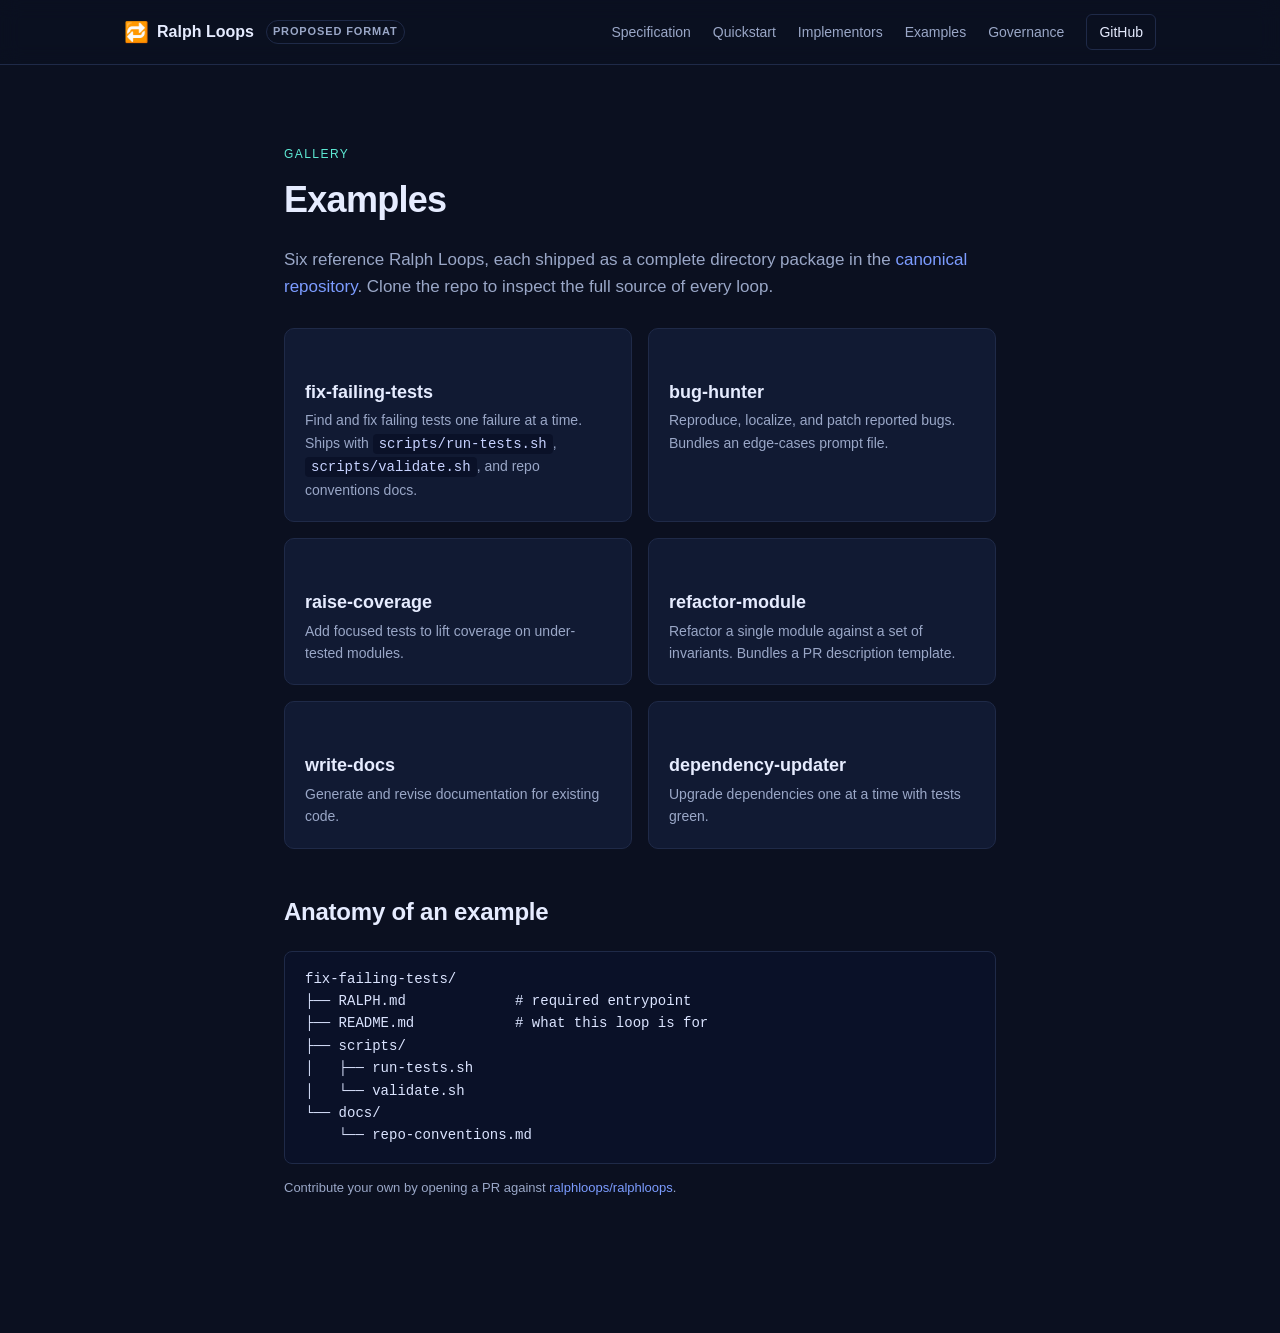
==== website/examples/index.html @ 6eac1506 "init" ====
<!DOCTYPE html>
<html lang="en">
<head>
  <meta charset="UTF-8">
  <meta name="viewport" content="width=device-width, initial-scale=1.0">
  <title>Examples — Ralph Loops</title>
  <meta name="description" content="Reference Ralph Loop packages shipped with the specification repo.">
  <link rel="stylesheet" href="../styles.css">
  <link rel="icon" href="data:image/svg+xml,<svg xmlns='http://www.w3.org/2000/svg' viewBox='0 0 100 100'><text y='.9em' font-size='90'>🔁</text></svg>">
</head>
<body>

<header class="site-header">
  <div class="container nav">
    <a class="brand" href="/"><span class="brand-mark">🔁</span><span class="brand-name">Ralph Loops</span><span class="brand-tag">proposed format</span></a>
    <nav class="nav-links">
      <a href="/specification/">Specification</a>
      <a href="/loop-creation/quickstart/">Quickstart</a>
      <a href="/implementors/overview/">Implementors</a>
      <a href="/examples/">Examples</a>
      <a href="/governance/">Governance</a>
      <a class="nav-github" href="https://github.com/ralphloops/ralphloops">GitHub</a>
    </nav>
  </div>
</header>

<main class="doc">
  <p class="eyebrow">Gallery</p>
  <h1>Examples</h1>
  <p class="sub muted">
    Six reference Ralph Loops, each shipped as a complete directory package in
    the <a href="https://github.com/ralphloops/ralphloops/tree/main/examples">canonical repository</a>.
    Clone the repo to inspect the full source of every loop.
  </p>

  <div class="cards">
    <div class="card">
      <h3>fix-failing-tests</h3>
      <p>Find and fix failing tests one failure at a time. Ships with <code>scripts/run-tests.sh</code>, <code>scripts/validate.sh</code>, and repo conventions docs.</p>
    </div>
    <div class="card">
      <h3>bug-hunter</h3>
      <p>Reproduce, localize, and patch reported bugs. Bundles an edge-cases prompt file.</p>
    </div>
    <div class="card">
      <h3>raise-coverage</h3>
      <p>Add focused tests to lift coverage on under-tested modules.</p>
    </div>
    <div class="card">
      <h3>refactor-module</h3>
      <p>Refactor a single module against a set of invariants. Bundles a PR description template.</p>
    </div>
    <div class="card">
      <h3>write-docs</h3>
      <p>Generate and revise documentation for existing code.</p>
    </div>
    <div class="card">
      <h3>dependency-updater</h3>
      <p>Upgrade dependencies one at a time with tests green.</p>
    </div>
  </div>

  <h2>Anatomy of an example</h2>
  <pre><code>fix-failing-tests/
├── RALPH.md             # required entrypoint
├── README.md            # what this loop is for
├── scripts/
│   ├── run-tests.sh
│   └── validate.sh
└── docs/
    └── repo-conventions.md</code></pre>

  <p class="muted small">Contribute your own by opening a PR against <a href="https://github.com/ralphloops/ralphloops">ralphloops/ralphloops</a>.</p>
</main>

</body>
</html>
---- website/styles.css ----
/* Ralph Loops — minimal technical site */

:root {
  --bg: #0b1020;
  --bg-alt: #0f172a;
  --surface: #111a33;
  --border: #1f2a48;
  --text: #e6ecff;
  --muted: #9aa7c7;
  --accent: #7c9cff;
  --accent-2: #5eead4;
  --code-bg: #0a1128;
  --max: 1080px;
}

* { box-sizing: border-box; }

html, body {
  margin: 0;
  padding: 0;
  background: var(--bg);
  color: var(--text);
  font-family: -apple-system, BlinkMacSystemFont, "Segoe UI", Inter, Roboto, Helvetica, Arial, sans-serif;
  font-size: 16px;
  line-height: 1.6;
  -webkit-font-smoothing: antialiased;
}

a { color: var(--accent); text-decoration: none; }
a:hover { text-decoration: underline; }

.container { max-width: var(--max); margin: 0 auto; padding: 0 24px; }

code, pre {
  font-family: "JetBrains Mono", "SF Mono", Menlo, Consolas, monospace;
  font-size: 14px;
}

code {
  background: var(--code-bg);
  padding: 2px 6px;
  border-radius: 4px;
  color: #c7d2ff;
}

pre {
  background: var(--code-bg);
  border: 1px solid var(--border);
  border-radius: 8px;
  padding: 16px 20px;
  overflow-x: auto;
  color: #dbe4ff;
}

pre code { background: none; padding: 0; color: inherit; }

h1, h2, h3, h4 { line-height: 1.25; font-weight: 650; }
h1 { font-size: 44px; margin: 0 0 16px; letter-spacing: -0.02em; }
h2 { font-size: 28px; margin: 0 0 24px; letter-spacing: -0.01em; }
h3 { font-size: 18px; margin: 0 0 8px; }
h4 { font-size: 14px; margin: 0 0 12px; text-transform: uppercase; letter-spacing: 0.08em; color: var(--muted); }

p { margin: 0 0 16px; }
.muted { color: var(--muted); }
.small { font-size: 13px; }

/* Header */
.site-header {
  position: sticky;
  top: 0;
  background: rgba(11, 16, 32, 0.88);
  backdrop-filter: blur(10px);
  border-bottom: 1px solid var(--border);
  z-index: 50;
}

.nav {
  display: flex;
  align-items: center;
  justify-content: space-between;
  padding: 14px 24px;
}

.brand {
  display: inline-flex;
  align-items: center;
  gap: 8px;
  color: var(--text);
  font-weight: 700;
}
.brand:hover { text-decoration: none; }
.brand-mark { font-size: 20px; }
.brand-name { font-size: 16px; }
.brand-tag {
  font-size: 11px;
  text-transform: uppercase;
  letter-spacing: 0.08em;
  color: var(--muted);
  border: 1px solid var(--border);
  padding: 2px 6px;
  border-radius: 999px;
  margin-left: 4px;
}

.nav-links {
  display: flex;
  align-items: center;
  gap: 22px;
}
.nav-links a {
  color: var(--muted);
  font-size: 14px;
}
.nav-links a:hover { color: var(--text); text-decoration: none; }
.nav-github {
  border: 1px solid var(--border);
  padding: 6px 12px;
  border-radius: 6px;
  color: var(--text) !important;
}

/* Hero */
.hero { padding: 96px 0 64px; }
.eyebrow {
  text-transform: uppercase;
  font-size: 12px;
  letter-spacing: 0.12em;
  color: var(--accent-2);
  margin: 0 0 12px;
}
.lede {
  font-size: 22px;
  color: var(--text);
  margin: 0 0 8px;
  max-width: 720px;
}
.sub {
  font-size: 17px;
  color: var(--muted);
  max-width: 720px;
  margin: 0 0 28px;
}

.cta-row {
  display: flex;
  flex-wrap: wrap;
  gap: 10px;
  margin-bottom: 40px;
}

.btn {
  display: inline-block;
  padding: 10px 16px;
  border-radius: 8px;
  border: 1px solid var(--border);
  background: var(--surface);
  color: var(--text);
  font-size: 14px;
  font-weight: 500;
}
.btn:hover { text-decoration: none; border-color: var(--accent); }
.btn-primary {
  background: var(--accent);
  border-color: var(--accent);
  color: #0b1020;
  font-weight: 600;
}
.btn-primary:hover { background: #94b0ff; border-color: #94b0ff; }
.btn-ghost { background: transparent; }

.hero-code {
  max-width: 520px;
  margin: 0;
}

/* Sections */
.section { padding: 72px 0; }
.section-alt { background: var(--bg-alt); border-top: 1px solid var(--border); border-bottom: 1px solid var(--border); }

.grid-2 {
  display: grid;
  grid-template-columns: 1fr 1fr;
  gap: 40px;
  align-items: start;
}
@media (max-width: 760px) {
  .grid-2 { grid-template-columns: 1fr; gap: 24px; }
  h1 { font-size: 34px; }
  .hero { padding: 64px 0 40px; }
  .section { padding: 48px 0; }
  .nav-links { gap: 14px; }
  .nav-links a { font-size: 13px; }
}

.cards {
  display: grid;
  grid-template-columns: repeat(auto-fit, minmax(260px, 1fr));
  gap: 16px;
  margin: 24px 0;
}
.card {
  background: var(--surface);
  border: 1px solid var(--border);
  border-radius: 10px;
  padding: 20px;
}
.card h3 { margin-bottom: 6px; color: var(--text); }
.card p { margin: 0; color: var(--muted); font-size: 14px; }

.steps {
  list-style: none;
  margin: 0;
  padding: 0;
  display: grid;
  gap: 20px;
  max-width: 760px;
}
.steps li {
  display: flex;
  gap: 18px;
  align-items: flex-start;
}
.step-num {
  flex: 0 0 36px;
  height: 36px;
  border-radius: 50%;
  background: var(--accent);
  color: #0b1020;
  font-weight: 700;
  display: grid;
  place-items: center;
}

ul { padding-left: 20px; }
li { margin-bottom: 6px; }

/* Footer */
.site-footer {
  border-top: 1px solid var(--border);
  padding: 48px 0 24px;
  background: var(--bg-alt);
}
.footer-grid {
  display: grid;
  grid-template-columns: 1.4fr repeat(4, 1fr);
  gap: 32px;
}
@media (max-width: 760px) {
  .footer-grid { grid-template-columns: 1fr 1fr; }
}
.footer-grid ul { list-style: none; padding: 0; margin: 0; }
.footer-grid li { margin-bottom: 6px; }
.footer-grid a { color: var(--muted); font-size: 14px; }
.footer-grid a:hover { color: var(--text); }
.footer-bottom { margin-top: 32px; padding-top: 16px; border-top: 1px solid var(--border); }

/* Doc subpages */
.doc {
  max-width: 760px;
  margin: 0 auto;
  padding: 80px 24px 120px;
}
.doc h1 { font-size: 36px; margin-bottom: 24px; }
.doc h2 { font-size: 24px; margin-top: 48px; }
.doc h3 { font-size: 18px; margin-top: 32px; }
.doc hr { border: 0; border-top: 1px solid var(--border); margin: 32px 0; }
.doc table { width: 100%; border-collapse: collapse; margin: 16px 0; }
.doc th, .doc td { text-align: left; padding: 8px 12px; border-bottom: 1px solid var(--border); font-size: 14px; }
.doc th { color: var(--muted); font-weight: 600; }
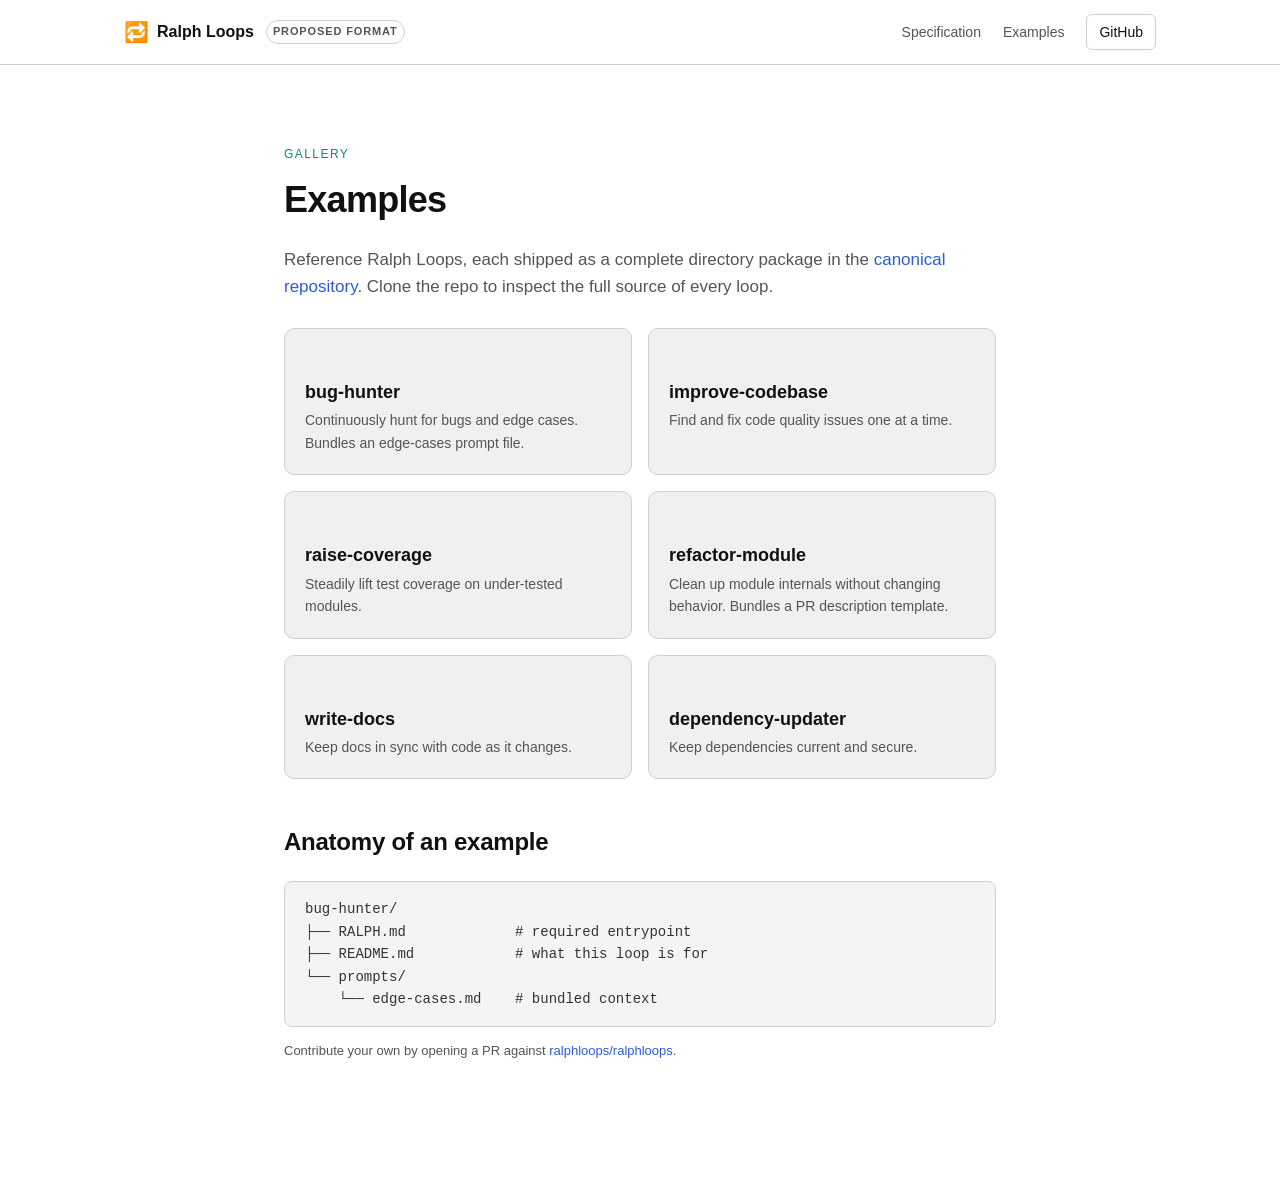
==== commit f5cbae23: "Sharpen format proposal for launch - Rewrite README to lead with the problem, not the format name - " ====
--- a/website/examples/index.html
+++ b/website/examples/index.html
@@ -15,10 +15,7 @@
     <a class="brand" href="/"><span class="brand-mark">🔁</span><span class="brand-name">Ralph Loops</span><span class="brand-tag">proposed format</span></a>
     <nav class="nav-links">
       <a href="/specification/">Specification</a>
-      <a href="/loop-creation/quickstart/">Quickstart</a>
-      <a href="/implementors/overview/">Implementors</a>
       <a href="/examples/">Examples</a>
-      <a href="/governance/">Governance</a>
       <a class="nav-github" href="https://github.com/ralphloops/ralphloops">GitHub</a>
     </nav>
   </div>
@@ -28,47 +25,44 @@
   <p class="eyebrow">Gallery</p>
   <h1>Examples</h1>
   <p class="sub muted">
-    Six reference Ralph Loops, each shipped as a complete directory package in
+    Reference Ralph Loops, each shipped as a complete directory package in
     the <a href="https://github.com/ralphloops/ralphloops/tree/main/examples">canonical repository</a>.
     Clone the repo to inspect the full source of every loop.
   </p>
 
   <div class="cards">
     <div class="card">
-      <h3>fix-failing-tests</h3>
-      <p>Find and fix failing tests one failure at a time. Ships with <code>scripts/run-tests.sh</code>, <code>scripts/validate.sh</code>, and repo conventions docs.</p>
+      <h3>bug-hunter</h3>
+      <p>Continuously hunt for bugs and edge cases. Bundles an edge-cases prompt file.</p>
     </div>
     <div class="card">
-      <h3>bug-hunter</h3>
-      <p>Reproduce, localize, and patch reported bugs. Bundles an edge-cases prompt file.</p>
+      <h3>improve-codebase</h3>
+      <p>Find and fix code quality issues one at a time.</p>
     </div>
     <div class="card">
       <h3>raise-coverage</h3>
-      <p>Add focused tests to lift coverage on under-tested modules.</p>
+      <p>Steadily lift test coverage on under-tested modules.</p>
     </div>
     <div class="card">
       <h3>refactor-module</h3>
-      <p>Refactor a single module against a set of invariants. Bundles a PR description template.</p>
+      <p>Clean up module internals without changing behavior. Bundles a PR description template.</p>
     </div>
     <div class="card">
       <h3>write-docs</h3>
-      <p>Generate and revise documentation for existing code.</p>
+      <p>Keep docs in sync with code as it changes.</p>
     </div>
     <div class="card">
       <h3>dependency-updater</h3>
-      <p>Upgrade dependencies one at a time with tests green.</p>
+      <p>Keep dependencies current and secure.</p>
     </div>
   </div>
 
   <h2>Anatomy of an example</h2>
-  <pre><code>fix-failing-tests/
+  <pre><code>bug-hunter/
 ├── RALPH.md             # required entrypoint
 ├── README.md            # what this loop is for
-├── scripts/
-│   ├── run-tests.sh
-│   └── validate.sh
-└── docs/
-    └── repo-conventions.md</code></pre>
+└── prompts/
+    └── edge-cases.md    # bundled context</code></pre>
 
   <p class="muted small">Contribute your own by opening a PR against <a href="https://github.com/ralphloops/ralphloops">ralphloops/ralphloops</a>.</p>
 </main>
--- a/website/styles.css
+++ b/website/styles.css
@@ -1,15 +1,15 @@
 /* Ralph Loops — minimal technical site */
 
 :root {
-  --bg: #0b1020;
-  --bg-alt: #0f172a;
-  --surface: #111a33;
-  --border: #1f2a48;
-  --text: #e6ecff;
-  --muted: #9aa7c7;
-  --accent: #7c9cff;
-  --accent-2: #5eead4;
-  --code-bg: #0a1128;
+  --bg: #ffffff;
+  --bg-alt: #f5f5f5;
+  --surface: #f0f0f0;
+  --border: #d0d0d0;
+  --text: #111111;
+  --muted: #555555;
+  --accent: #2a5cdb;
+  --accent-2: #0e8a72;
+  --code-bg: #f4f4f4;
   --max: 1080px;
 }
 
@@ -40,7 +40,7 @@
   background: var(--code-bg);
   padding: 2px 6px;
   border-radius: 4px;
-  color: #c7d2ff;
+  color: #222222;
 }
 
 pre {
@@ -49,7 +49,7 @@
   border-radius: 8px;
   padding: 16px 20px;
   overflow-x: auto;
-  color: #dbe4ff;
+  color: #333333;
 }
 
 pre code { background: none; padding: 0; color: inherit; }
@@ -68,7 +68,7 @@
 .site-header {
   position: sticky;
   top: 0;
-  background: rgba(11, 16, 32, 0.88);
+  background: rgba(255, 255, 255, 0.88);
   backdrop-filter: blur(10px);
   border-bottom: 1px solid var(--border);
   z-index: 50;
@@ -162,10 +162,10 @@
 .btn-primary {
   background: var(--accent);
   border-color: var(--accent);
-  color: #0b1020;
+  color: #ffffff;
   font-weight: 600;
 }
-.btn-primary:hover { background: #94b0ff; border-color: #94b0ff; }
+.btn-primary:hover { background: #1a4bc4; border-color: #1a4bc4; }
 .btn-ghost { background: transparent; }
 
 .hero-code {
@@ -225,7 +225,7 @@
   height: 36px;
   border-radius: 50%;
   background: var(--accent);
-  color: #0b1020;
+  color: #ffffff;
   font-weight: 700;
   display: grid;
   place-items: center;
